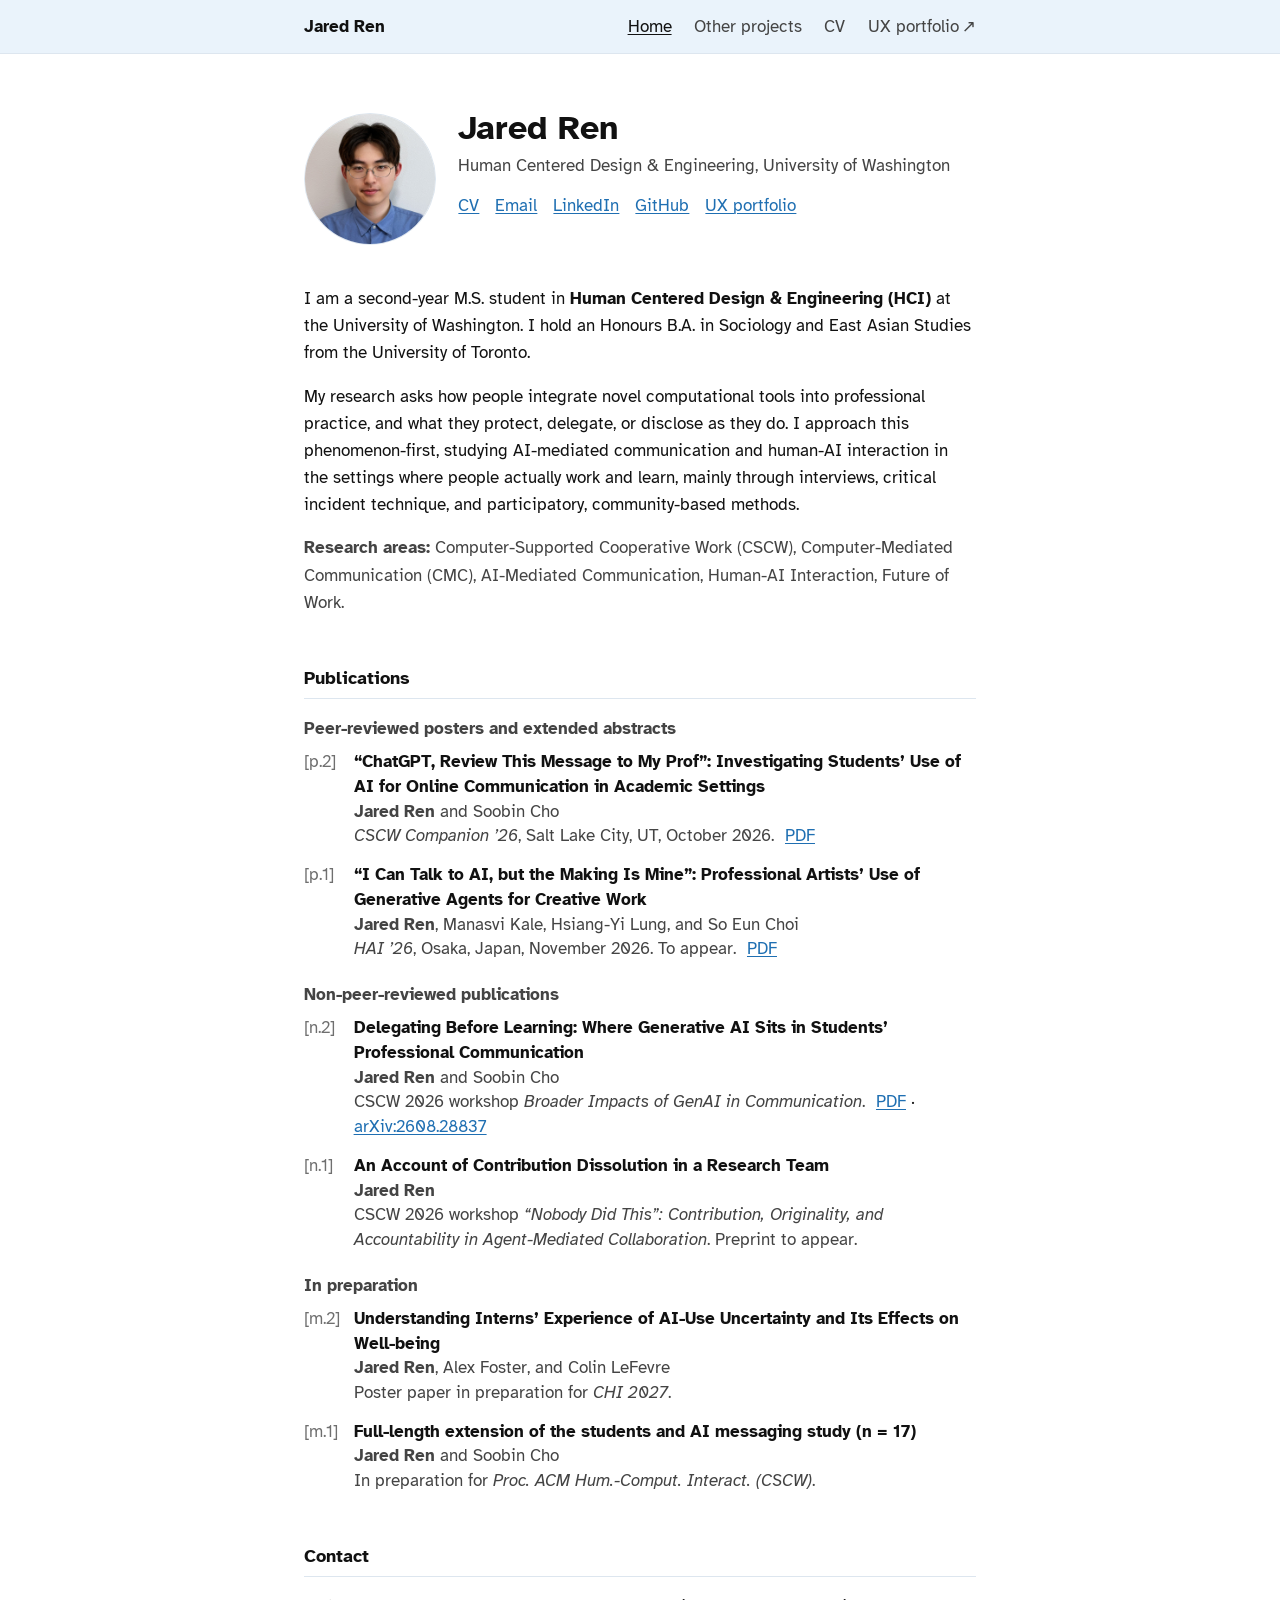
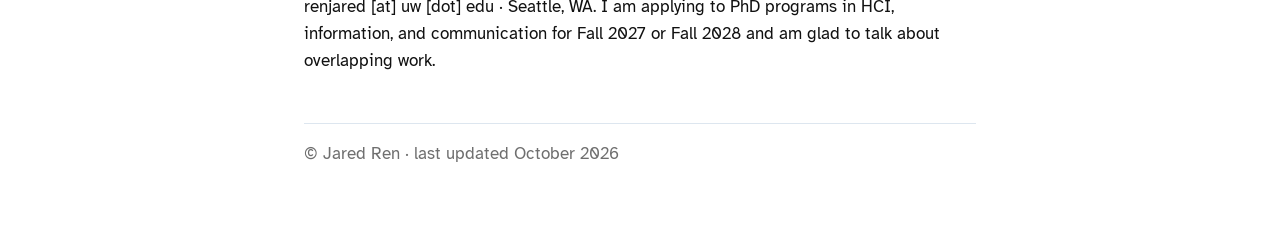
==== index.html @ 8ed198dc "Remove dark mode; light only" ====
<!DOCTYPE html>
<html lang="en">
<head>
<meta charset="utf-8">
<meta name="viewport" content="width=device-width, initial-scale=1">
<title>Jared Ren</title>
<meta name="description" content="Jared Ren is an M.S. student in Human Centered Design and Engineering at the University of Washington studying AI-mediated communication, human-AI interaction, and how people integrate new computational tools into their work.">
<meta name="author" content="Jared Ren">
<link rel="canonical" href="https://jaredren.github.io/">
<link rel="icon" href="favicon.svg" type="image/svg+xml">
<meta name="theme-color" content="#ffffff">

<meta property="og:type" content="website">
<meta property="og:title" content="Jared Ren">
<meta property="og:description" content="M.S. student in Human Centered Design and Engineering at the University of Washington. AI-mediated communication and human-AI interaction.">
<meta property="og:url" content="https://jaredren.github.io/">
<meta property="og:image" content="https://jaredren.github.io/headshot.jpg">
<meta name="twitter:card" content="summary">
<meta name="twitter:title" content="Jared Ren">
<meta name="twitter:description" content="M.S. student in HCDE at the University of Washington.">
<meta name="twitter:image" content="https://jaredren.github.io/headshot.jpg">

<link rel="preconnect" href="https://fonts.googleapis.com">
<link rel="preconnect" href="https://fonts.gstatic.com" crossorigin>
<link href="https://fonts.googleapis.com/css2?family=Atkinson+Hyperlegible:ital,wght@0,400;0,700;1,400&display=swap" rel="stylesheet">
<link rel="stylesheet" href="style.css">
</head>
<body>

  <nav class="topnav">
    <div class="topnav-inner">
      <a class="nav-brand" href="./">Jared Ren</a>
      <div class="nav-links">
        <a href="./" aria-current="page">Home</a>
        <a href="projects.html">Other projects</a>
        <a href="cv.pdf" target="_blank" rel="noopener">CV</a>
        <a href="https://jaredren.github.io/portfolio/">UX portfolio&#8201;&#8599;</a>
      </div>
    </div>
  </nav>

<main id="top">

  <header class="hero">
    <div class="hero-text">
      <h1>Jared Ren</h1>
      <p class="location">Human Centered Design &amp; Engineering, University of Washington</p>

      <ul class="links">
        <li><a href="cv.pdf" target="_blank" rel="noopener">CV</a></li>
        <li><a href="mailto:renjared@uw.edu">Email</a></li>
        <li><a href="https://linkedin.com/in/renjared">LinkedIn</a></li>
        <li><a href="https://github.com/jaredren">GitHub</a></li>
        <li><a href="https://jaredren.github.io/portfolio/">UX portfolio</a></li>
      </ul>
    </div>

    <figure class="headshot">
      <img src="headshot.jpg" alt="Photo of Jared Ren"
           onerror="this.style.display='none';this.parentNode.classList.add('no-photo');">
      <figcaption>photo</figcaption>
    </figure>
  </header>

  <section class="bio" aria-label="About">
    <p>
      I am a second-year M.S. student in <strong>Human Centered Design &amp; Engineering (HCI)</strong>
      at the University of Washington. I hold an Honours B.A. in Sociology and East Asian Studies
      from the University of Toronto.
    </p>
    <p>
      My research asks how people integrate novel computational tools into professional practice,
      and what they protect, delegate, or disclose as they do. I approach this phenomenon-first,
      studying AI-mediated communication and human-AI interaction in the settings where people
      actually work and learn, mainly through interviews, critical incident technique, and
      participatory, community-based methods.
    </p>
    <p class="areas">
      <strong>Research areas:</strong> Computer-Supported Cooperative Work (CSCW),
      Computer-Mediated Communication (CMC), AI-Mediated Communication, Human-AI Interaction,
      Future of Work.
    </p>
  </section>

    <section id="publications" aria-labelledby="pubs-h">
    <h2 id="pubs-h">Publications</h2>

    <p class="pub-group">Peer-reviewed posters and extended abstracts</p>
    <ul class="pubs">
      <li id="p2">
        <span class="key">[p.2]</span><span class="pub-title">&ldquo;ChatGPT, Review This Message to My Prof&rdquo;: Investigating Students&rsquo; Use of AI for Online Communication in Academic Settings</span><br>
        <span class="authors"><strong>Jared Ren</strong> and Soobin Cho</span><br>
        <span class="venue"><em>CSCW Companion &rsquo;26</em>, Salt Lake City, UT, October 2026.</span>
        <span class="pub-links"><a href="papers/ren2026-cscw-chatgpt-review-this-message.pdf" target="_blank" rel="noopener">PDF</a></span>
      </li>
      <li id="p1">
        <span class="key">[p.1]</span><span class="pub-title">&ldquo;I Can Talk to AI, but the Making Is Mine&rdquo;: Professional Artists&rsquo; Use of Generative Agents for Creative Work</span><br>
        <span class="authors"><strong>Jared Ren</strong>, Manasvi Kale, Hsiang-Yi Lung, and So Eun Choi</span><br>
        <span class="venue"><em>HAI &rsquo;26</em>, Osaka, Japan, November 2026. To appear.</span>
        <span class="pub-links"><a href="papers/ren2026-hai-making-is-mine.pdf" target="_blank" rel="noopener">PDF</a></span>
      </li>
    </ul>

    <p class="pub-group">Non-peer-reviewed publications</p>
    <ul class="pubs">
      <li id="n2">
        <span class="key">[n.2]</span><span class="pub-title">Delegating Before Learning: Where Generative AI Sits in Students&rsquo; Professional Communication</span><br>
        <span class="authors"><strong>Jared Ren</strong> and Soobin Cho</span><br>
        <span class="venue">CSCW 2026 workshop <em>Broader Impacts of GenAI in Communication</em>.</span>
        <span class="pub-links"><a href="papers/ren2026-delegating-before-learning.pdf" target="_blank" rel="noopener">PDF</a> &middot; <a href="https://arxiv.org/abs/2608.28837">arXiv:2608.28837</a></span>
      </li>
      <li id="n1">
        <span class="key">[n.1]</span><span class="pub-title">An Account of Contribution Dissolution in a Research Team</span><br>
        <span class="authors"><strong>Jared Ren</strong></span><br>
        <span class="venue">CSCW 2026 workshop <em>&ldquo;Nobody Did This&rdquo;: Contribution, Originality, and Accountability in Agent-Mediated Collaboration</em>. Preprint to appear.</span>
      </li>
    </ul>

    <p class="pub-group">In preparation</p>
    <ul class="pubs">
      <li id="m2">
        <span class="key">[m.2]</span><span class="pub-title">Understanding Interns&rsquo; Experience of AI-Use Uncertainty and Its Effects on Well-being</span><br>
        <span class="authors"><strong>Jared Ren</strong>, Alex Foster, and Colin LeFevre</span><br>
        <span class="venue">Poster paper in preparation for <em>CHI 2027</em>.</span>
      </li>
      <li id="m1">
        <span class="key">[m.1]</span><span class="pub-title">Full-length extension of the students and AI messaging study (n = 17)</span><br>
        <span class="authors"><strong>Jared Ren</strong> and Soobin Cho</span><br>
        <span class="venue">In preparation for <em>Proc. ACM Hum.-Comput. Interact. (CSCW)</em>.</span>
      </li>
    </ul>
  </section>

  <section id="contact" aria-labelledby="contact-h">
    <h2 id="contact-h">Contact</h2>
    <p class="misc">
      renjared [at] uw [dot] edu &middot; Seattle, WA.
      I am applying to PhD programs in HCI, information, and communication for Fall 2027 or Fall 2028 and am
      glad to talk about overlapping work.
    </p>
  </section>

  <footer>
    <p>&copy; Jared Ren &middot; last updated October 2026</p>
  </footer>

</main>

</body>
</html>
---- style.css ----
:root {
  --ink:      #111111;
  --ink-soft: #444444;
  --muted:    #6f6f6f;
  --rule:     #dde6ef;
  --bg:       #ffffff;
  --accent:   #1f6fb2;
  --accent-bg:#eaf3fb;
  --font:     'Atkinson Hyperlegible', 'Helvetica Neue', Arial, system-ui, sans-serif;
  --maxw:     720px;
}

* { box-sizing: border-box; }
html { -webkit-text-size-adjust: 100%; }

body {
  margin: 0;
  background: var(--bg);
  color: var(--ink);
  font-family: var(--font);
  font-size: 17px;
  line-height: 1.6;
  -webkit-font-smoothing: antialiased;
}

a { color: var(--accent); text-decoration: underline; text-underline-offset: 2px; text-decoration-thickness: 1px; }
a:hover { text-decoration-thickness: 2px; }

/* ---------- Nav ---------- */
.topnav { border-bottom: 1px solid var(--rule); background: var(--accent-bg); }
.topnav-inner {
  max-width: var(--maxw);
  margin: 0 auto;
  padding: .8rem 1.5rem;
  display: flex;
  align-items: center;
  gap: 1.4rem;
}
.nav-brand { font-weight: 700; color: var(--ink); text-decoration: none; }
.nav-links { display: flex; gap: 1.4rem; margin-left: auto; }
.nav-links a { color: var(--ink-soft); text-decoration: none; }
.nav-links a:hover, .nav-links a[aria-current="page"] { color: var(--ink); text-decoration: underline; }


/* ---------- Layout ---------- */
main { max-width: var(--maxw); margin: 0 auto; padding: 3.5rem 1.5rem 5rem; }
section { margin-bottom: 3rem; }

h1 { font-size: 2.1rem; font-weight: 700; line-height: 1.1; margin: 0 0 .3rem; }
h2 {
  font-size: 1.15rem;
  font-weight: 700;
  margin: 0 0 1rem;
  padding-bottom: .3rem;
  border-bottom: 1px solid var(--rule);
}
h3 { font-size: 1rem; font-weight: 700; margin: 0 0 .15rem; line-height: 1.3; }
p { margin: 0 0 1rem; }

/* ---------- Header ---------- */
.hero { display: flex; flex-direction: row-reverse; justify-content: flex-end; align-items: flex-start; gap: 1.4rem; margin-bottom: 2.5rem; }
.hero-text { flex: 1; }
.location { margin: 0 0 .8rem; color: var(--ink-soft); }
.links { list-style: none; display: flex; flex-wrap: wrap; gap: .3rem 1rem; margin: 0; padding: 0; }
.headshot { margin: .2rem 0 0; flex: 0 0 132px; }
.headshot img { width: 132px; height: 132px; object-fit: cover; border-radius: 50%; border: 1px solid var(--rule); display: block; }
.headshot figcaption { display: none; }
.headshot.no-photo { width: 132px; height: 132px; border: 1px dashed var(--rule); border-radius: 50%; display: flex; align-items: center; justify-content: center; color: var(--muted); }
.headshot.no-photo figcaption { display: block; }

/* ---------- Bio ---------- */
.bio { margin-bottom: 3rem; }
.bio .areas { color: var(--ink-soft); }

/* ---------- Publications ---------- */
.pub-group { font-weight: 700; color: var(--ink-soft); margin: 1.2rem 0 .5rem; }
.pub-group:first-of-type { margin-top: 0; }
ul.pubs { list-style: none; margin: 0; padding: 0; }
ul.pubs li { padding-left: 3.1rem; text-indent: -3.1rem; margin-bottom: .9rem; line-height: 1.45; }
ul.pubs li > * { text-indent: 0; }
ul.pubs .key { display: inline-block; width: 3.1rem; color: var(--muted); }
ul.pubs .pub-title { font-weight: 700; }
ul.pubs .authors { color: var(--ink-soft); }
ul.pubs .venue { color: var(--ink-soft); }
ul.pubs .pub-links { margin-left: .4rem; }

/* ---------- Projects page ---------- */
.page-head { margin-bottom: 2.4rem; }
.page-head .lede { margin: 0; color: var(--ink-soft); }
.rp { margin-bottom: 2.2rem; }
.rp:last-child { margin-bottom: 0; }
.rp.has-thumb { display: grid; grid-template-columns: 168px 1fr; column-gap: 1.3rem; }
.rp.has-thumb .thumb { grid-column: 1; grid-row: 1; }
.rp.has-thumb .rp-body { grid-column: 2; }
.thumb { width: 168px; aspect-ratio: 16 / 10; object-fit: cover; border: 1px solid var(--rule); }
.rp .status { font-weight: 400; color: var(--muted); white-space: nowrap; }
.rp .role { margin: 0 0 .4rem; color: var(--ink-soft); font-style: italic; }
.rp .overview { margin: 0 0 .4rem; }
.rp-pubs { list-style: none; margin: 0; padding: 0 0 0 .9rem; border-left: 2px solid var(--rule); color: var(--ink-soft); }
.rp-pubs li { margin-bottom: .3rem; }
.case-link { margin: 0; }

/* ---------- Misc ---------- */
.misc p { margin: 0; }
footer { margin-top: 3rem; padding-top: 1rem; border-top: 1px solid var(--rule); color: var(--muted); }
footer p { margin: 0; }

@media (max-width: 540px) {
  body { font-size: 16px; }
  main { padding: 2.5rem 1.25rem 4rem; }
  h1 { font-size: 1.8rem; }
  .headshot, .headshot.no-photo { flex-basis: 80px; width: 80px; height: 80px; }
  .headshot img { width: 80px; height: 80px; }
  .rp.has-thumb { grid-template-columns: 1fr; }
  .rp.has-thumb .thumb { grid-row: auto; width: 100%; margin-bottom: .8rem; }
  .rp.has-thumb .rp-body { grid-column: 1; }
  .topnav-inner { flex-wrap: wrap; gap: .6rem 1rem; }
  .nav-links { margin-left: 0; gap: 1rem; }
}
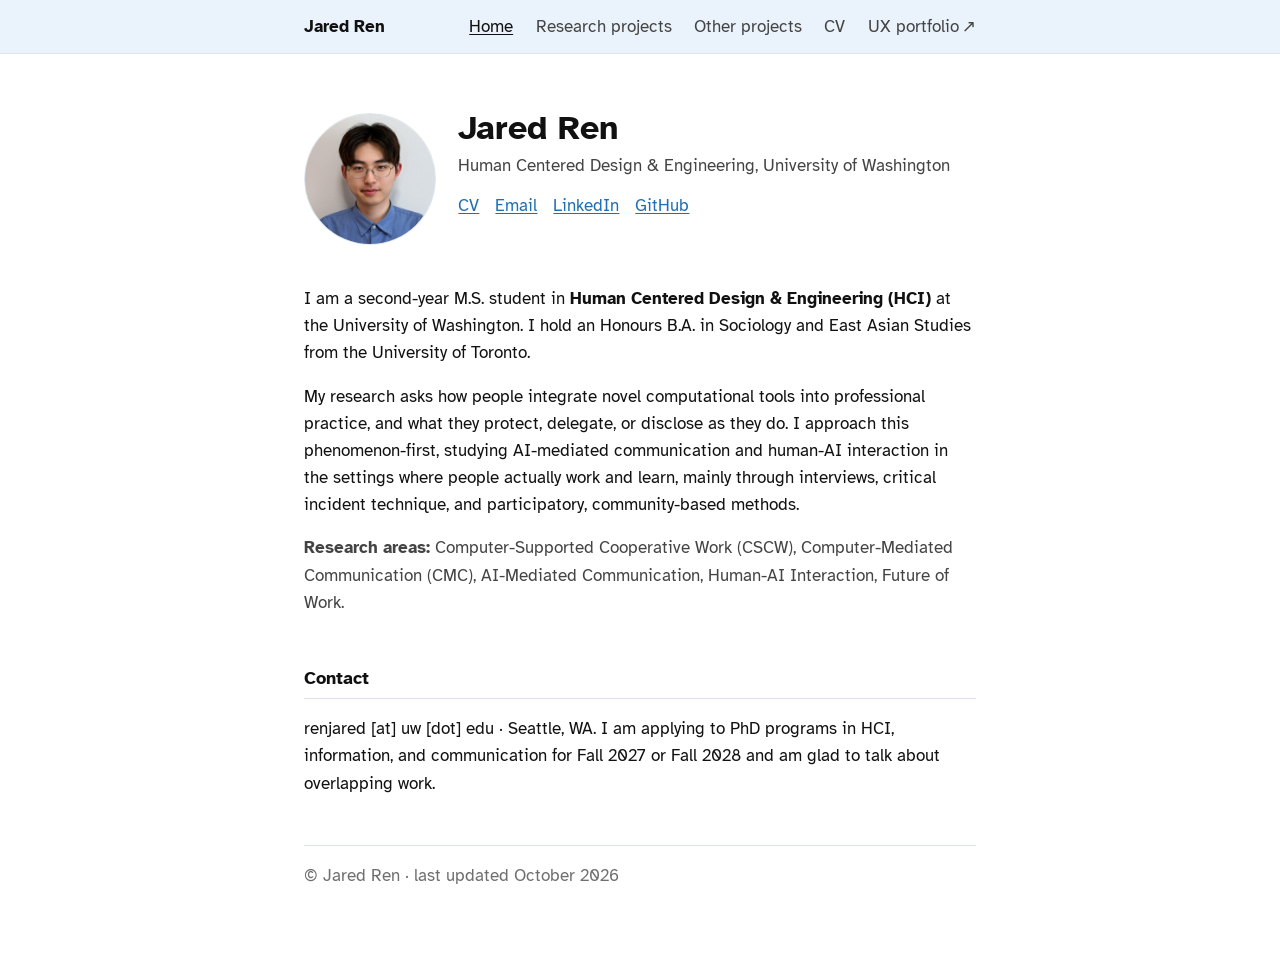
==== commit d46228df: "Move publications to research.html; drop portfolio link from header row Co-Authored-By: Claude Fable" ====
--- a/index.html
+++ b/index.html
@@ -32,6 +32,7 @@
       <a class="nav-brand" href="./">Jared Ren</a>
       <div class="nav-links">
         <a href="./" aria-current="page">Home</a>
+        <a href="research.html">Research projects</a>
         <a href="projects.html">Other projects</a>
         <a href="cv.pdf" target="_blank" rel="noopener">CV</a>
         <a href="https://jaredren.github.io/portfolio/">UX portfolio&#8201;&#8599;</a>
@@ -51,7 +52,6 @@
         <li><a href="mailto:renjared@uw.edu">Email</a></li>
         <li><a href="https://linkedin.com/in/renjared">LinkedIn</a></li>
         <li><a href="https://github.com/jaredren">GitHub</a></li>
-        <li><a href="https://jaredren.github.io/portfolio/">UX portfolio</a></li>
       </ul>
     </div>
 
@@ -82,56 +82,7 @@
     </p>
   </section>
 
-    <section id="publications" aria-labelledby="pubs-h">
-    <h2 id="pubs-h">Publications</h2>
-
-    <p class="pub-group">Peer-reviewed posters and extended abstracts</p>
-    <ul class="pubs">
-      <li id="p2">
-        <span class="key">[p.2]</span><span class="pub-title">&ldquo;ChatGPT, Review This Message to My Prof&rdquo;: Investigating Students&rsquo; Use of AI for Online Communication in Academic Settings</span><br>
-        <span class="authors"><strong>Jared Ren</strong> and Soobin Cho</span><br>
-        <span class="venue"><em>CSCW Companion &rsquo;26</em>, Salt Lake City, UT, October 2026.</span>
-        <span class="pub-links"><a href="papers/ren2026-cscw-chatgpt-review-this-message.pdf" target="_blank" rel="noopener">PDF</a></span>
-      </li>
-      <li id="p1">
-        <span class="key">[p.1]</span><span class="pub-title">&ldquo;I Can Talk to AI, but the Making Is Mine&rdquo;: Professional Artists&rsquo; Use of Generative Agents for Creative Work</span><br>
-        <span class="authors"><strong>Jared Ren</strong>, Manasvi Kale, Hsiang-Yi Lung, and So Eun Choi</span><br>
-        <span class="venue"><em>HAI &rsquo;26</em>, Osaka, Japan, November 2026. To appear.</span>
-        <span class="pub-links"><a href="papers/ren2026-hai-making-is-mine.pdf" target="_blank" rel="noopener">PDF</a></span>
-      </li>
-    </ul>
-
-    <p class="pub-group">Non-peer-reviewed publications</p>
-    <ul class="pubs">
-      <li id="n2">
-        <span class="key">[n.2]</span><span class="pub-title">Delegating Before Learning: Where Generative AI Sits in Students&rsquo; Professional Communication</span><br>
-        <span class="authors"><strong>Jared Ren</strong> and Soobin Cho</span><br>
-        <span class="venue">CSCW 2026 workshop <em>Broader Impacts of GenAI in Communication</em>.</span>
-        <span class="pub-links"><a href="papers/ren2026-delegating-before-learning.pdf" target="_blank" rel="noopener">PDF</a> &middot; <a href="https://arxiv.org/abs/2608.28837">arXiv:2608.28837</a></span>
-      </li>
-      <li id="n1">
-        <span class="key">[n.1]</span><span class="pub-title">An Account of Contribution Dissolution in a Research Team</span><br>
-        <span class="authors"><strong>Jared Ren</strong></span><br>
-        <span class="venue">CSCW 2026 workshop <em>&ldquo;Nobody Did This&rdquo;: Contribution, Originality, and Accountability in Agent-Mediated Collaboration</em>. Preprint to appear.</span>
-      </li>
-    </ul>
-
-    <p class="pub-group">In preparation</p>
-    <ul class="pubs">
-      <li id="m2">
-        <span class="key">[m.2]</span><span class="pub-title">Understanding Interns&rsquo; Experience of AI-Use Uncertainty and Its Effects on Well-being</span><br>
-        <span class="authors"><strong>Jared Ren</strong>, Alex Foster, and Colin LeFevre</span><br>
-        <span class="venue">Poster paper in preparation for <em>CHI 2027</em>.</span>
-      </li>
-      <li id="m1">
-        <span class="key">[m.1]</span><span class="pub-title">Full-length extension of the students and AI messaging study (n = 17)</span><br>
-        <span class="authors"><strong>Jared Ren</strong> and Soobin Cho</span><br>
-        <span class="venue">In preparation for <em>Proc. ACM Hum.-Comput. Interact. (CSCW)</em>.</span>
-      </li>
-    </ul>
-  </section>
-
-  <section id="contact" aria-labelledby="contact-h">
+    <section id="contact" aria-labelledby="contact-h">
     <h2 id="contact-h">Contact</h2>
     <p class="misc">
       renjared [at] uw [dot] edu &middot; Seattle, WA.
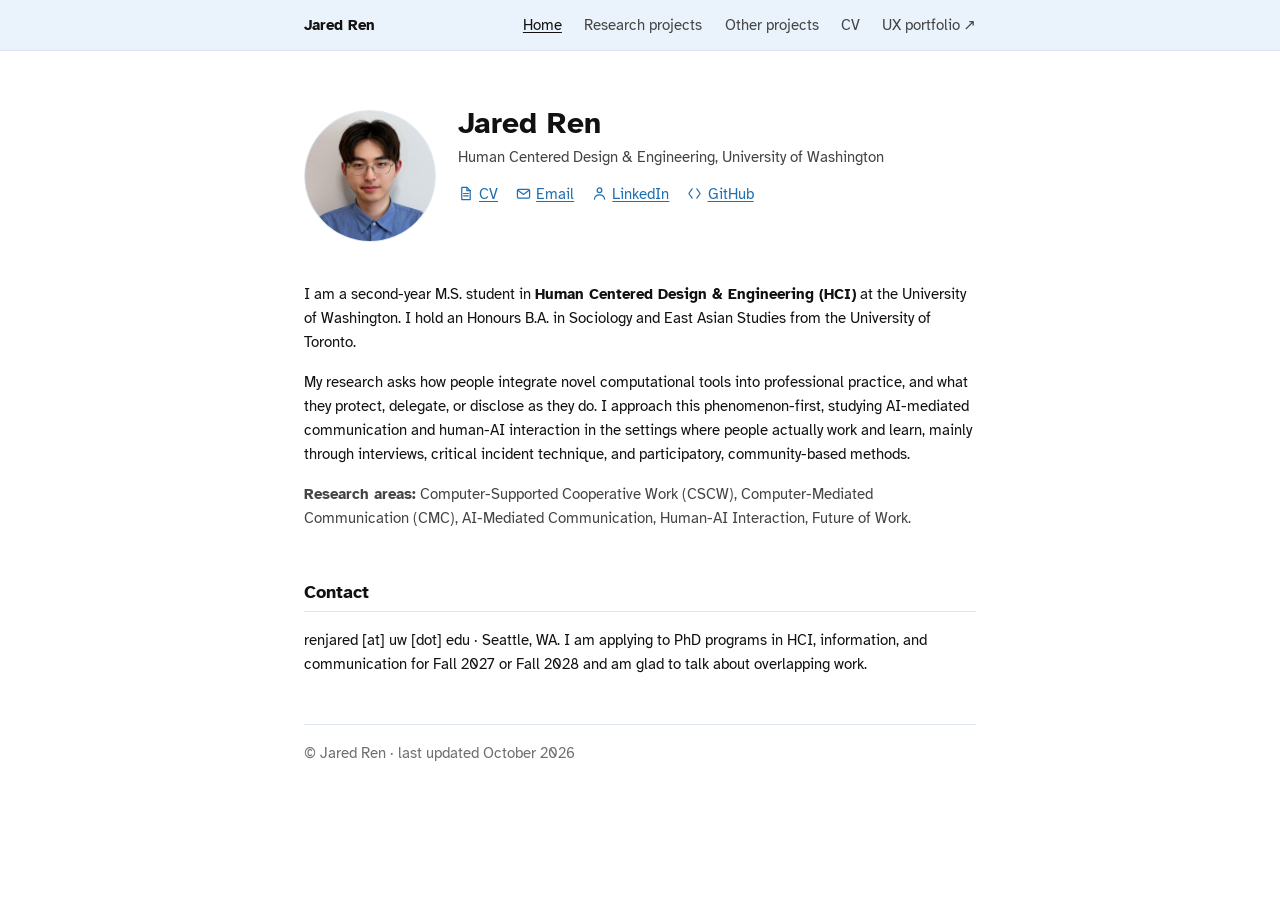
==== commit 780691be: "Light blue favicon; inline icons on header links Co-Authored-By: Claude Fable 5.1 <noreply@anthropic" ====
--- a/index.html
+++ b/index.html
@@ -48,10 +48,10 @@
       <p class="location">Human Centered Design &amp; Engineering, University of Washington</p>
 
       <ul class="links">
-        <li><a href="cv.pdf" target="_blank" rel="noopener">CV</a></li>
-        <li><a href="mailto:renjared@uw.edu">Email</a></li>
-        <li><a href="https://linkedin.com/in/renjared">LinkedIn</a></li>
-        <li><a href="https://github.com/jaredren">GitHub</a></li>
+        <li><a href="cv.pdf" target="_blank" rel="noopener"><svg class="ico" viewBox="0 0 16 16" aria-hidden="true"><path d="M4 1.5h5.5L13 5v9.5H4z" fill="none" stroke="currentColor" stroke-width="1.3" stroke-linejoin="round"/><path d="M9.5 1.5V5H13M6 8h5M6 10.5h5" fill="none" stroke="currentColor" stroke-width="1.3" stroke-linecap="round"/></svg>CV</a></li>
+        <li><a href="mailto:renjared@uw.edu"><svg class="ico" viewBox="0 0 16 16" aria-hidden="true"><rect x="1.5" y="3.5" width="13" height="9.5" rx="1.5" fill="none" stroke="currentColor" stroke-width="1.3"/><path d="M2 4.5l6 4.5 6-4.5" fill="none" stroke="currentColor" stroke-width="1.3" stroke-linejoin="round"/></svg>Email</a></li>
+        <li><a href="https://linkedin.com/in/renjared"><svg class="ico" viewBox="0 0 16 16" aria-hidden="true"><circle cx="8" cy="4.5" r="2.5" fill="none" stroke="currentColor" stroke-width="1.3"/><path d="M2.5 14c.5-3 2.7-4.5 5.5-4.5s5 1.5 5.5 4.5" fill="none" stroke="currentColor" stroke-width="1.3" stroke-linecap="round"/></svg>LinkedIn</a></li>
+        <li><a href="https://github.com/jaredren"><svg class="ico" viewBox="0 0 16 16" aria-hidden="true"><path d="M5.5 3L2 8l3.5 5M10.5 3L14 8l-3.5 5" fill="none" stroke="currentColor" stroke-width="1.3" stroke-linecap="round" stroke-linejoin="round"/></svg>GitHub</a></li>
       </ul>
     </div>
 
--- a/style.css
+++ b/style.css
@@ -18,7 +18,7 @@
   background: var(--bg);
   color: var(--ink);
   font-family: var(--font);
-  font-size: 17px;
+  font-size: 15px;
   line-height: 1.6;
   -webkit-font-smoothing: antialiased;
 }
@@ -46,9 +46,9 @@
 main { max-width: var(--maxw); margin: 0 auto; padding: 3.5rem 1.5rem 5rem; }
 section { margin-bottom: 3rem; }
 
-h1 { font-size: 2.1rem; font-weight: 700; line-height: 1.1; margin: 0 0 .3rem; }
+h1 { font-size: 1.9rem; font-weight: 700; line-height: 1.1; margin: 0 0 .3rem; }
 h2 {
-  font-size: 1.15rem;
+  font-size: 1.1rem;
   font-weight: 700;
   margin: 0 0 1rem;
   padding-bottom: .3rem;
@@ -61,7 +61,9 @@
 .hero { display: flex; flex-direction: row-reverse; justify-content: flex-end; align-items: flex-start; gap: 1.4rem; margin-bottom: 2.5rem; }
 .hero-text { flex: 1; }
 .location { margin: 0 0 .8rem; color: var(--ink-soft); }
-.links { list-style: none; display: flex; flex-wrap: wrap; gap: .3rem 1rem; margin: 0; padding: 0; }
+.links { list-style: none; display: flex; flex-wrap: wrap; gap: .3rem 1.1rem; margin: 0; padding: 0; }
+.links a { display: inline-flex; align-items: center; gap: .35rem; }
+.ico { width: 1em; height: 1em; flex: 0 0 auto; }
 .headshot { margin: .2rem 0 0; flex: 0 0 132px; }
 .headshot img { width: 132px; height: 132px; object-fit: cover; border-radius: 50%; border: 1px solid var(--rule); display: block; }
 .headshot figcaption { display: none; }
@@ -106,9 +108,9 @@
 footer p { margin: 0; }
 
 @media (max-width: 540px) {
-  body { font-size: 16px; }
+  body { font-size: 15px; }
   main { padding: 2.5rem 1.25rem 4rem; }
-  h1 { font-size: 1.8rem; }
+  h1 { font-size: 1.7rem; }
   .headshot, .headshot.no-photo { flex-basis: 80px; width: 80px; height: 80px; }
   .headshot img { width: 80px; height: 80px; }
   .rp.has-thumb { grid-template-columns: 1fr; }
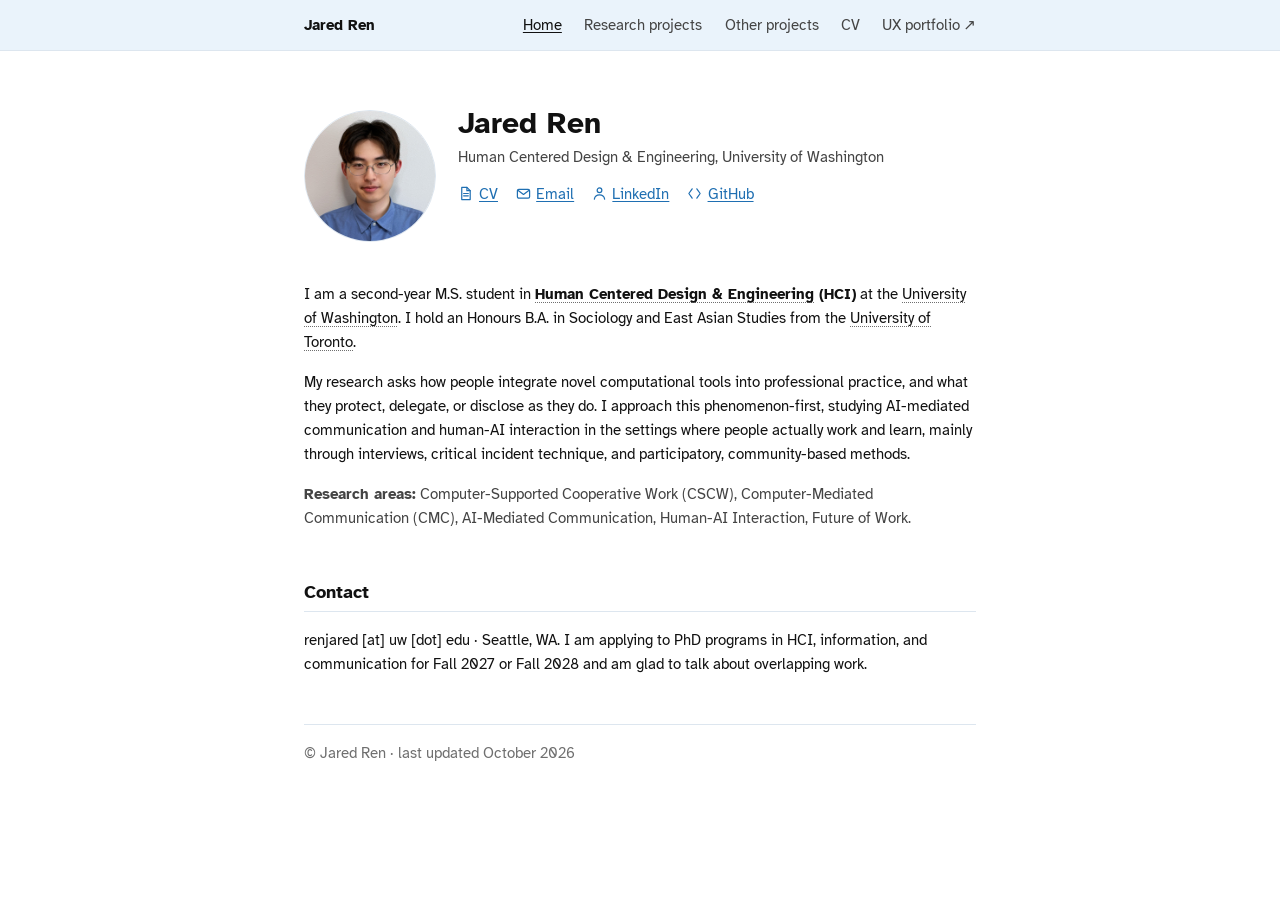
==== commit 01956d9e: "Subtle dotted links to HCDE, UW, and U of T in the bio Co-Authored-By: Claude Fable 5.1 <noreply@ant" ====
--- a/index.html
+++ b/index.html
@@ -64,9 +64,9 @@
 
   <section class="bio" aria-label="About">
     <p>
-      I am a second-year M.S. student in <strong>Human Centered Design &amp; Engineering (HCI)</strong>
-      at the University of Washington. I hold an Honours B.A. in Sociology and East Asian Studies
-      from the University of Toronto.
+      I am a second-year M.S. student in <strong><a class="quiet" href="https://www.hcde.washington.edu/">Human Centered Design &amp; Engineering</a> (HCI)</strong>
+      at the <a class="quiet" href="https://www.washington.edu/">University of Washington</a>. I hold an Honours B.A. in Sociology and East Asian Studies
+      from the <a class="quiet" href="https://www.utoronto.ca/">University of Toronto</a>.
     </p>
     <p>
       My research asks how people integrate novel computational tools into professional practice,
--- a/style.css
+++ b/style.css
@@ -25,6 +25,8 @@
 
 a { color: var(--accent); text-decoration: underline; text-underline-offset: 2px; text-decoration-thickness: 1px; }
 a:hover { text-decoration-thickness: 2px; }
+a.quiet { color: inherit; text-decoration: underline dotted; text-decoration-color: var(--muted); text-decoration-thickness: 1px; text-underline-offset: 3px; }
+a.quiet:hover { text-decoration-style: solid; text-decoration-color: var(--accent); }
 
 /* ---------- Nav ---------- */
 .topnav { border-bottom: 1px solid var(--rule); background: var(--accent-bg); }
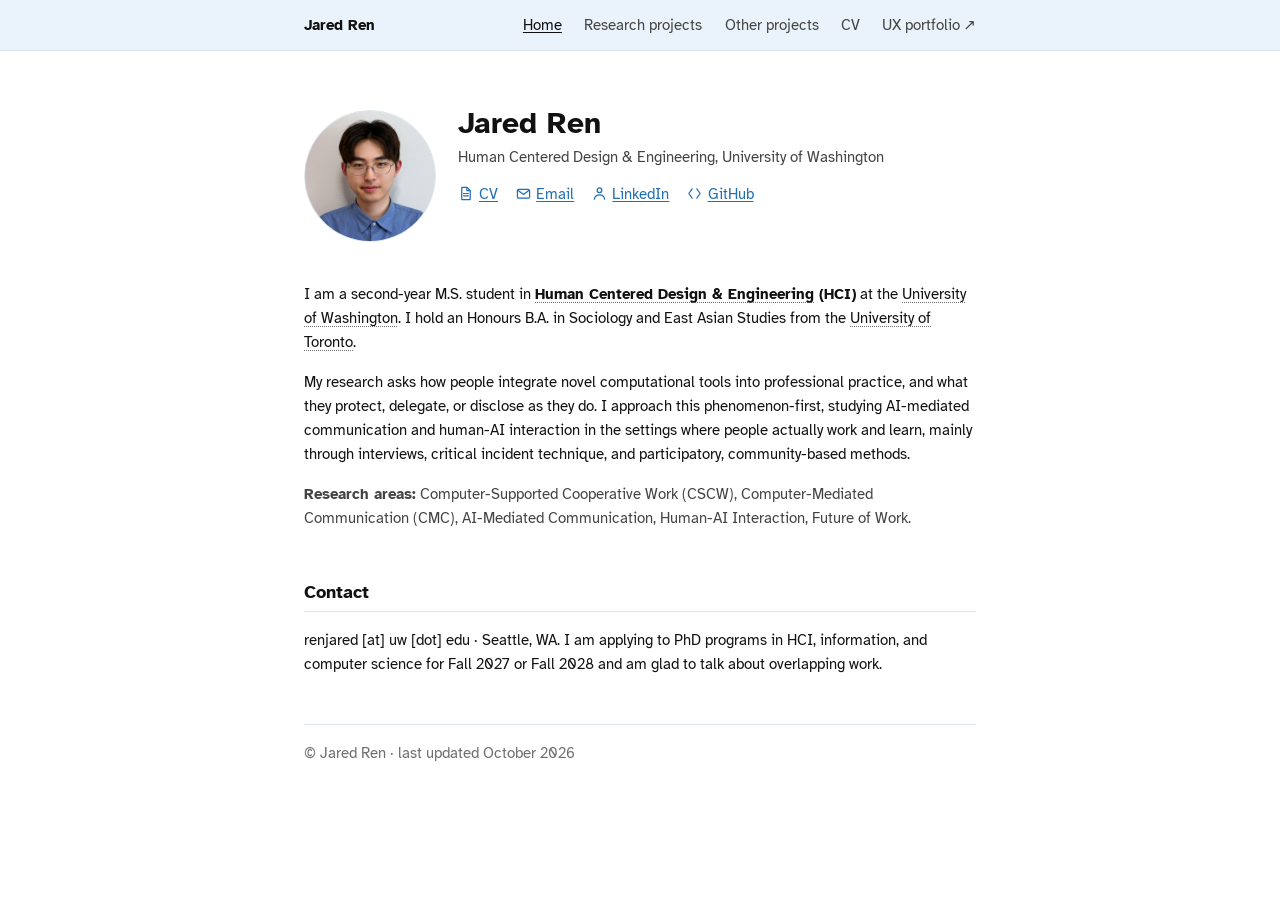
==== commit acd2d2b0: "Contact: PhD programs in HCI, information, and computer science Co-Authored-By: Claude Fable 5.1 <no" ====
--- a/index.html
+++ b/index.html
@@ -86,7 +86,7 @@
     <h2 id="contact-h">Contact</h2>
     <p class="misc">
       renjared [at] uw [dot] edu &middot; Seattle, WA.
-      I am applying to PhD programs in HCI, information, and communication for Fall 2027 or Fall 2028 and am
+      I am applying to PhD programs in HCI, information, and computer science for Fall 2027 or Fall 2028 and am
       glad to talk about overlapping work.
     </p>
   </section>
